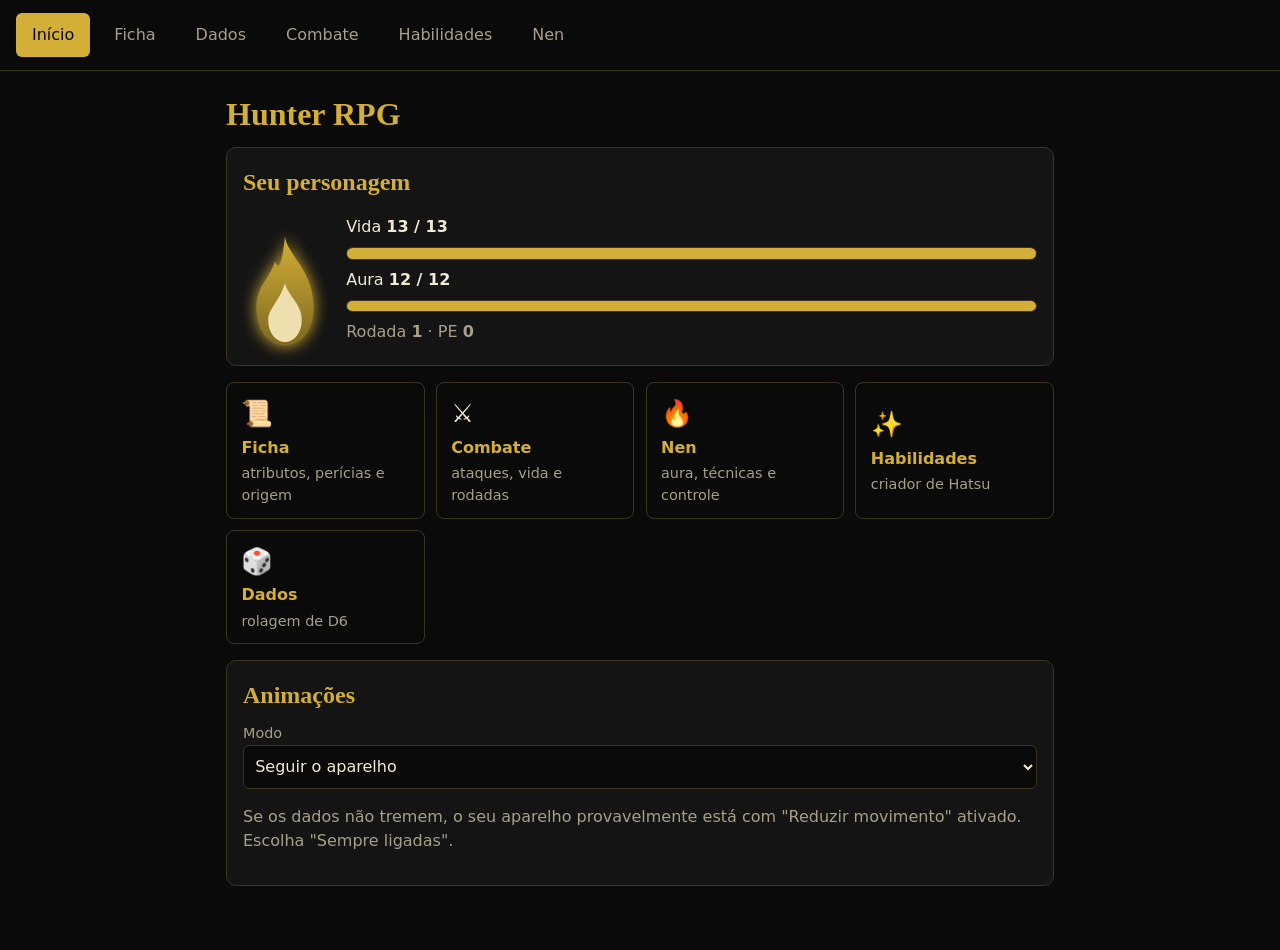
==== index.html @ 956f4274 "sistema de login" ====
<!DOCTYPE html>
<html lang="pt-BR">
<head>
  <meta charset="UTF-8">
  <meta name="viewport" content="width=device-width, initial-scale=1">
  <meta http-equiv="refresh" content="0; url=html/index.html">
  <title>Beyond the Hunter</title>
  <script>window.location.replace("html/index.html");</script>
</head>
<body>
  <p>Redirecionando para <a href="html/index.html">Beyond the Hunter</a>...</p>
</body>
</html>
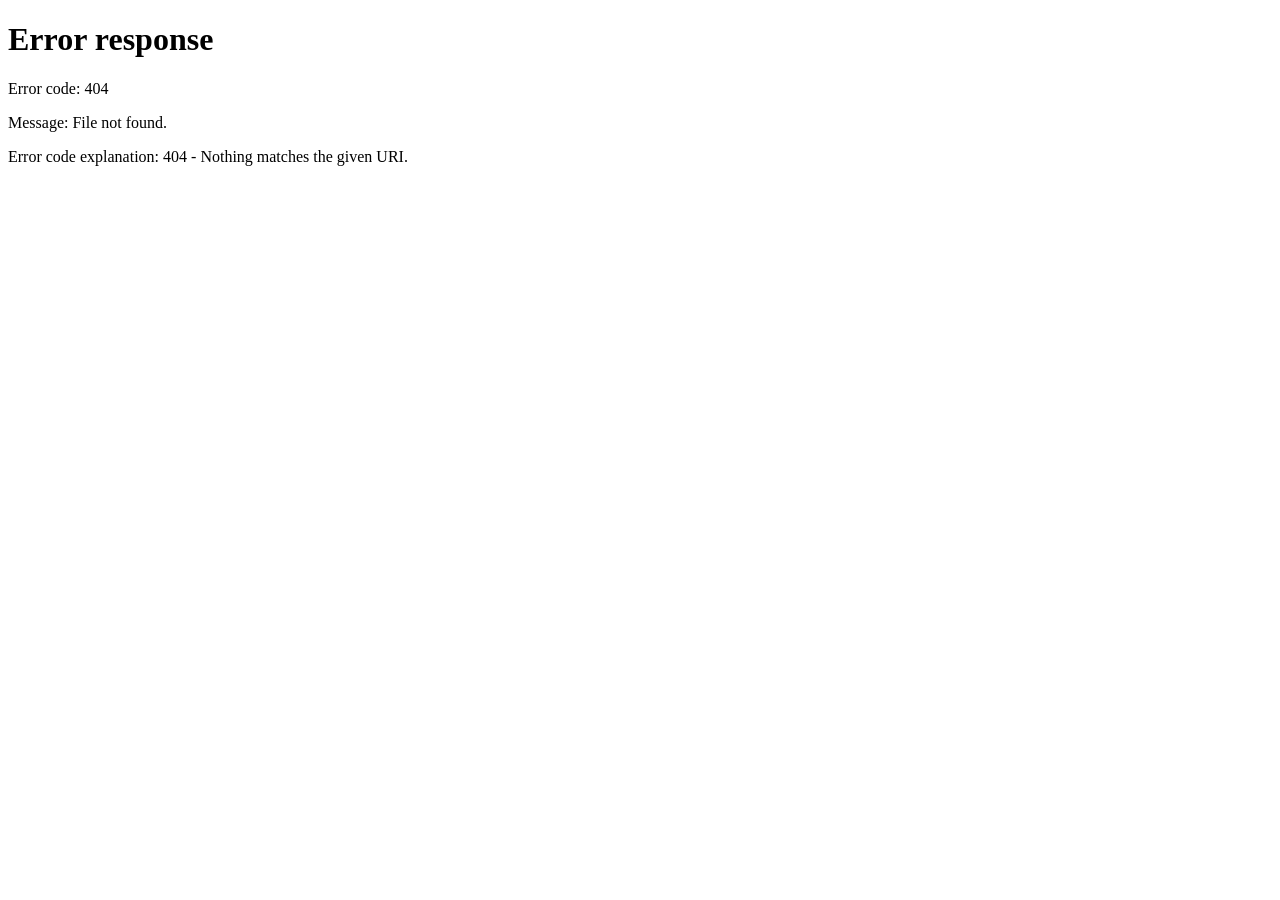
==== commit 7be22c20: "mudanças" ====
--- a/index.html
+++ b/index.html
@@ -1,13 +1,16 @@
 <!DOCTYPE html>
 <html lang="pt-BR">
 <head>
-  <meta charset="UTF-8">
-  <meta name="viewport" content="width=device-width, initial-scale=1">
-  <meta http-equiv="refresh" content="0; url=html/index.html">
-  <title>Beyond the Hunter</title>
-  <script>window.location.replace("html/index.html");</script>
+    <meta charset="UTF-8">
+    <meta name="viewport" content="width=device-width, initial-scale=1.0">
+    <title>Beyond the Hunter</title>
+    <meta http-equiv="refresh" content="0; url=painel.html">
+    <script>window.location.replace("painel.html");</script>
 </head>
 <body>
-  <p>Redirecionando para <a href="html/index.html">Beyond the Hunter</a>...</p>
+    <p>
+        Redirecionando para o Beyond the Hunter...
+        <a href="painel.html">Clique aqui se não for redirecionado.</a>
+    </p>
 </body>
-</html>
+</html>
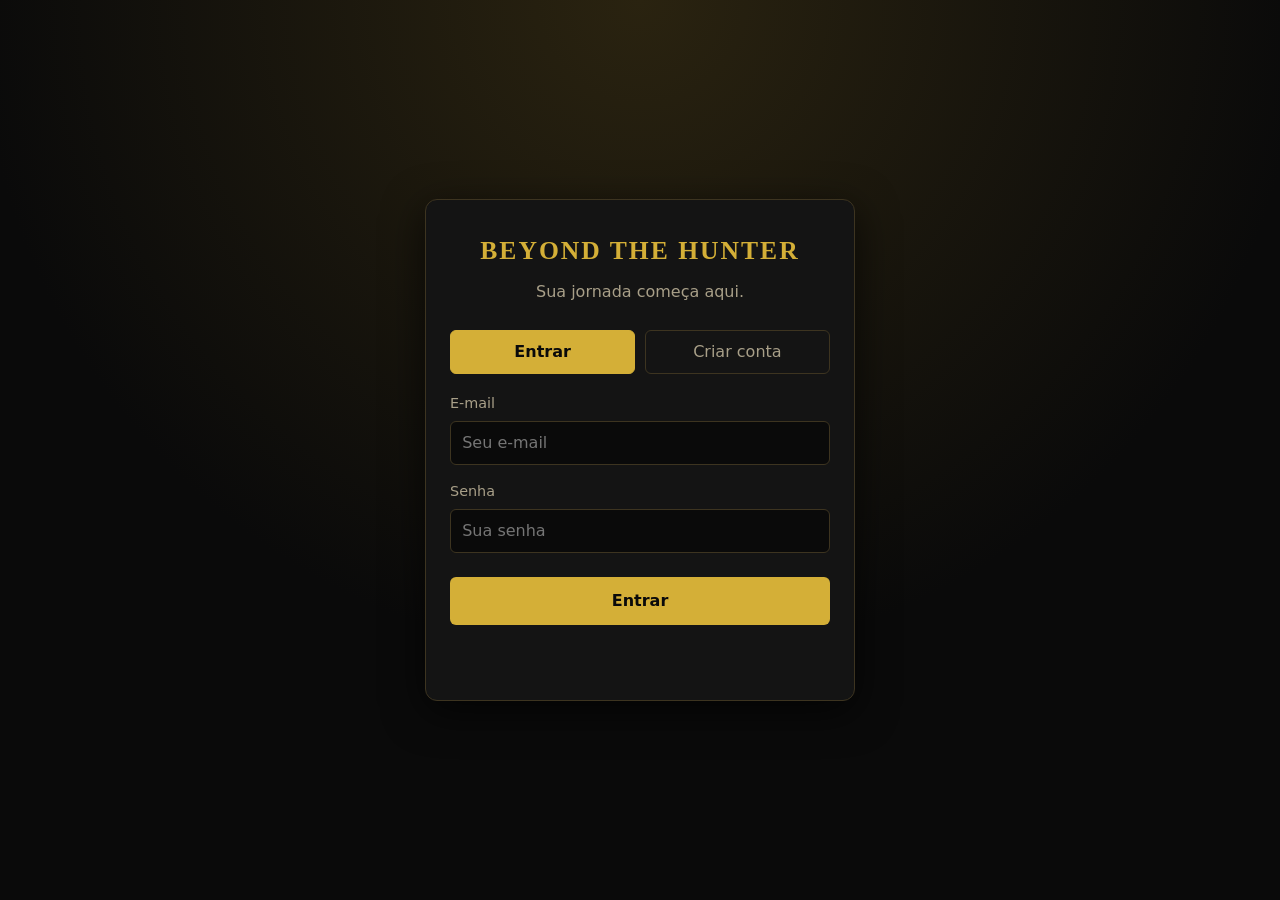
==== commit 55bd9137: "bug" ====
--- a/index.html
+++ b/index.html
@@ -1,16 +1,14 @@
+
 <!DOCTYPE html>
 <html lang="pt-BR">
 <head>
     <meta charset="UTF-8">
     <meta name="viewport" content="width=device-width, initial-scale=1.0">
     <title>Beyond the Hunter</title>
-    <meta http-equiv="refresh" content="0; url=painel.html">
-    <script>window.location.replace("painel.html");</script>
+    <meta http-equiv="refresh" content="0; url=html/login.html">
 </head>
 <body>
-    <p>
-        Redirecionando para o Beyond the Hunter...
-        <a href="painel.html">Clique aqui se não for redirecionado.</a>
-    </p>
+    <p>Redirecionando para o Beyond the Hunter...</p>
+    <a href="html/login.html">Clique aqui para entrar.</a>
 </body>
-</html>+</html>
